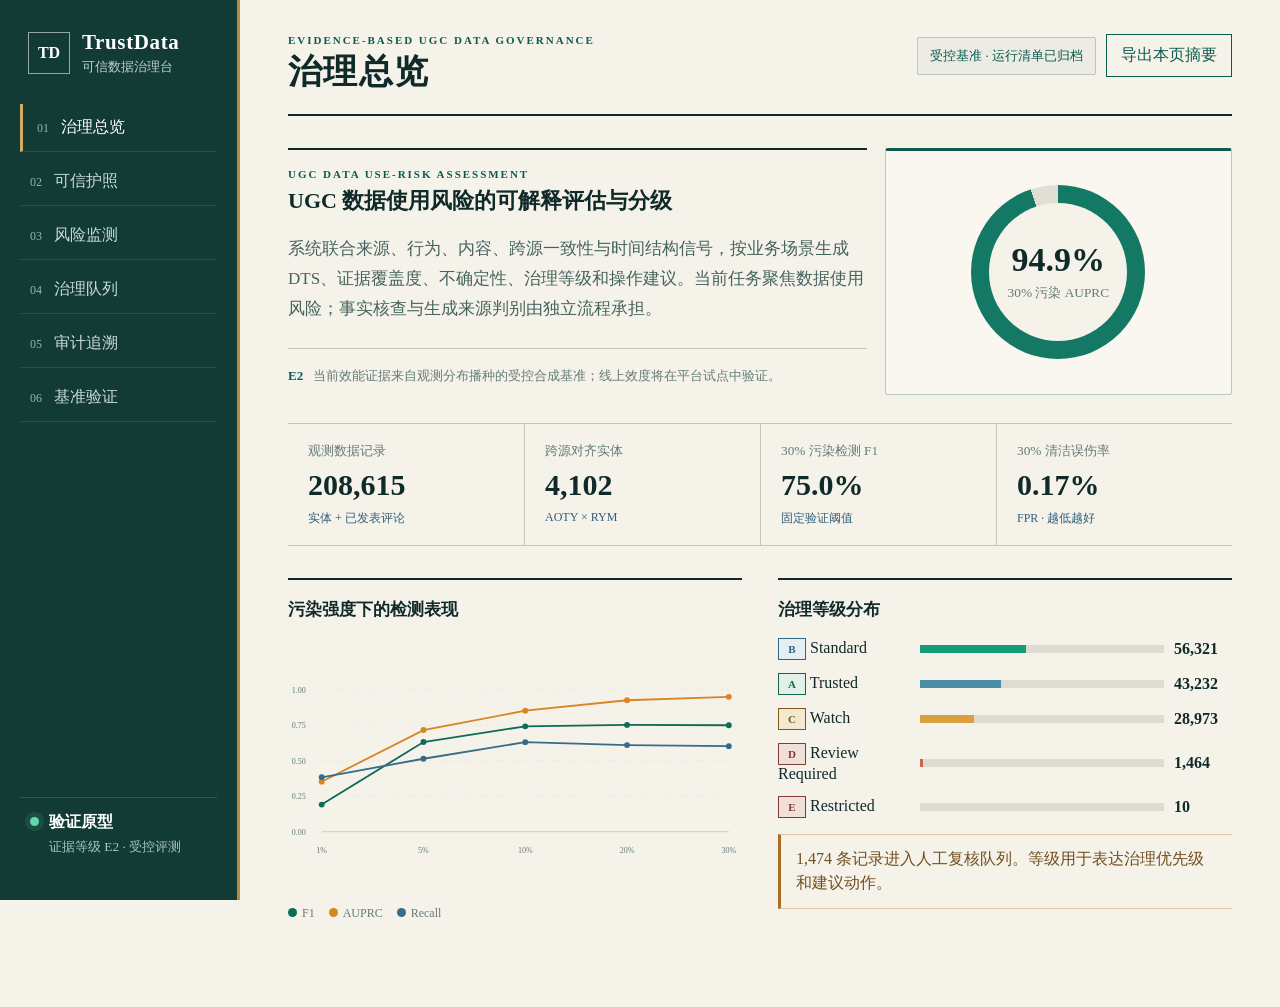
==== product/index.html @ e4fbf124 "internalize the repo" ====
<!doctype html>
<html lang="zh-CN">
<head>
  <meta charset="utf-8" />
  <meta name="viewport" content="width=device-width, initial-scale=1" />
  <meta name="description" content="TrustData：面向众包内容平台的用户评价数据可信评估与分级系统" />
  <title>TrustData · 可信数据治理台</title>
  <link rel="stylesheet" href="./styles.css" />
</head>
<body>
  <div class="app-shell">
    <aside class="sidebar">
      <a class="brand" href="#overview" aria-label="TrustData 首页">
        <span class="brand-mark">TD</span>
        <span><strong>TrustData</strong><small>可信数据治理台</small></span>
      </a>
      <nav aria-label="主导航">
        <a data-route="overview" href="#overview"><span>01</span>治理总览</a>
        <a data-route="passports" href="#passports"><span>02</span>可信护照</a>
        <a data-route="risk" href="#risk"><span>03</span>风险监测</a>
        <a data-route="queue" href="#queue"><span>04</span>治理队列</a>
        <a data-route="audit" href="#audit"><span>05</span>审计追溯</a>
        <a data-route="benchmark" href="#benchmark"><span>06</span>基准验证</a>
      </nav>
      <div class="sidebar-foot">
        <span class="status-dot"></span>
        <div><strong>验证原型</strong><small>证据等级 E2 · 受控评测</small></div>
      </div>
    </aside>

    <main>
      <header class="topbar">
        <div>
          <p class="eyebrow">EVIDENCE-BASED UGC DATA GOVERNANCE</p>
          <h1 id="page-title">治理总览</h1>
        </div>
        <div class="top-actions">
          <span class="data-badge">受控基准 · 运行清单已归档</span>
          <button id="export-button" type="button">导出本页摘要</button>
        </div>
      </header>
      <div id="loading" class="loading">正在读取实验资产…</div>
      <div id="error" class="error" hidden></div>
      <section id="content" aria-live="polite"></section>
    </main>
  </div>
  <script src="./app.js" defer></script>
</body>
</html>
---- product/styles.css ----
:root {
  --ink: #102a2a;
  --muted: #657b78;
  --paper: #f5f2ea;
  --panel: #fbf9f3;
  --line: #c9c5ba;
  --green: #0c5b4d;
  --green-2: #147964;
  --amber: #a96f28;
  --gold: #b88a45;
  --red: #92473d;
  --blue: #315f77;
  --shadow: none;
}

* { box-sizing: border-box; }
html { scroll-behavior: smooth; }
body { margin: 0; color: var(--ink); background: var(--paper); font-family: "Times New Roman", "Songti SC", SimSun, serif; }
button, input, select { font: inherit; }
button { cursor: pointer; }
.app-shell { min-height: 100vh; display: grid; grid-template-columns: 240px minmax(0, 1fr); }
.sidebar { position: sticky; top: 0; height: 100vh; padding: 30px 20px; background: #123b35; color: white; display: flex; flex-direction: column; border-right: 3px solid var(--gold); }
.brand { color: white; text-decoration: none; display: flex; align-items: center; gap: 12px; padding: 0 8px 28px; }
.brand-mark { width: 42px; height: 42px; display: grid; place-items: center; border: 1px solid rgba(255,255,255,.55); border-radius: 0; font-family: "Times New Roman", serif; font-weight: 700; }
.brand strong, .brand small, .sidebar-foot strong, .sidebar-foot small { display: block; }
.brand strong { font-family: "Times New Roman", "Songti SC", SimSun, serif; font-size: 21px; letter-spacing: .03em; }
.brand small { color: #bcd2cc; margin-top: 3px; }
nav { display: grid; gap: 6px; }
nav a { color: #cadbd7; text-decoration: none; padding: 13px 10px; border-radius: 0; border-bottom: 1px solid rgba(255,255,255,.10); display: flex; align-items: center; gap: 12px; transition: .18s ease; }
nav a span { color: #91b6ad; font: 12px/1 "Times New Roman", serif; }
nav a:hover, nav a.active { color: white; background: transparent; border-left: 3px solid #d3aa62; padding-left: 14px; }
.sidebar-foot { margin-top: auto; display: flex; gap: 10px; align-items: flex-start; padding: 14px 10px; border-top: 1px solid rgba(255,255,255,.15); }
.sidebar-foot small { color: #a9c5bf; margin-top: 4px; line-height: 1.45; }
.status-dot { width: 9px; height: 9px; margin-top: 5px; flex: 0 0 auto; border-radius: 50%; background: #62d9a8; box-shadow: 0 0 0 5px rgba(98,217,168,.12); }
main { min-width: 0; padding: 34px 48px 72px; }
.topbar { min-height: 82px; display: flex; justify-content: space-between; gap: 24px; align-items: flex-start; margin-bottom: 32px; padding-bottom: 20px; border-bottom: 2px solid var(--ink); }
.eyebrow { margin: 0 0 6px; color: var(--green); font-size: 11px; font-weight: 800; letter-spacing: .18em; }
h1 { margin: 0; font: 700 34px/1.15 "Times New Roman", "Songti SC", SimSun, serif; letter-spacing: .04em; }
.top-actions { display: flex; gap: 10px; align-items: center; }
.data-badge { padding: 9px 12px; border: 1px solid #b8c9c4; border-radius: 2px; color: var(--green); background: rgba(12,91,77,.035); font-size: 13px; }
button { border: 1px solid var(--green); border-radius: 0; padding: 10px 14px; color: var(--green); background: transparent; }
button:hover { color: white; background: #095746; }
.loading, .error, .notice { padding: 15px 0; border-top: 1px solid var(--line); border-bottom: 1px solid var(--line); border-radius: 0; background: transparent; }
.error { color: var(--red); }
.hero-grid { display: grid; grid-template-columns: 1.25fr .75fr; gap: 18px; margin-bottom: 18px; }
.hero-grid .ring-wrap { padding: 22px; border: 1px solid #b7c9c3; border-top: 3px solid var(--green); border-radius: 3px; background: rgba(255,253,247,.52); }
.panel { background: transparent; border: 0; border-top: 2px solid var(--ink); border-radius: 0; padding: 18px 0 10px; box-shadow: none; }
.panel h2, .panel h3 { margin-top: 0; font-family: "Times New Roman", "Songti SC", SimSun, serif; }
.panel h2 { font-size: 22px; }
.panel h3 { font-size: 17px; }
.lead { margin: 0; max-width: 760px; color: #45635e; font-size: 17px; line-height: 1.75; }
.evidence-strip { display: flex; align-items: center; gap: 10px; margin-top: 24px; padding-top: 18px; border-top: 1px solid var(--line); color: var(--muted); font-size: 13px; }
.evidence-strip b { color: var(--green); }
.ring-wrap { display: grid; place-items: center; min-height: 220px; }
.ring { width: 174px; aspect-ratio: 1; border-radius: 50%; display: grid; place-items: center; background: conic-gradient(var(--green-2) 0 94.9%, #e1ded4 94.9%); position: relative; }
.ring::after { content: ""; position: absolute; inset: 18px; border-radius: inherit; background: var(--paper); }
.ring-copy { z-index: 1; text-align: center; }
.ring-copy strong { display: block; font: 700 34px/1 "Times New Roman", serif; }
.ring-copy small { display: block; margin-top: 7px; color: var(--muted); }
.metric-grid { display: grid; grid-template-columns: repeat(4, minmax(0,1fr)); gap: 0; margin: 28px 0 32px; border-top: 1px solid var(--line); border-bottom: 1px solid var(--line); }
.metric { padding: 18px 20px; border: 0; border-left: 1px solid var(--line); border-radius: 0; background: transparent; }
.metric:first-child { border-left: 0; }
.metric small { display: block; color: var(--muted); margin-bottom: 10px; }
.metric strong { font: 700 30px/1 "Times New Roman", "Songti SC", SimSun, serif; }
.metric em { display: block; color: var(--blue); font-style: normal; font-size: 12px; margin-top: 10px; }
.two-col { display: grid; grid-template-columns: 1fr 1fr; gap: 36px; }
.chart { width: 100%; min-height: 250px; }
.chart svg { display: block; width: 100%; height: 260px; overflow: visible; }
.chart .axis { stroke: #c5c2b8; stroke-width: 1; }
.chart .grid { stroke: #e8e5dc; stroke-width: 1; stroke-dasharray: 3 4; }
.chart text { fill: var(--muted); font-size: 11px; }
.legend { display: flex; flex-wrap: wrap; gap: 14px; margin: 8px 0 0; color: var(--muted); font-size: 12px; }
.legend i { display: inline-block; width: 9px; height: 9px; border-radius: 50%; margin-right: 5px; }
.tier-row { display: grid; grid-template-columns: 132px 1fr 58px; gap: 10px; align-items: center; margin: 13px 0; }
.tier-track { height: 8px; border-radius: 0; background: #dfdbd0; overflow: hidden; }
.tier-track span { display: block; height: 100%; border-radius: inherit; }
.toolbar { display: flex; flex-wrap: wrap; gap: 10px; margin-bottom: 16px; }
.toolbar input, .toolbar select { min-height: 40px; padding: 8px 11px; color: var(--ink); background: transparent; border: 0; border-bottom: 1px solid var(--ink); border-radius: 0; }
.toolbar input { flex: 1 1 230px; }
.table-wrap { overflow-x: auto; }
table { width: 100%; border-collapse: collapse; font-size: 13px; }
th { color: var(--green); text-align: left; font-size: 11px; letter-spacing: .06em; text-transform: uppercase; border-top: 1px solid var(--ink); }
th, td { padding: 12px 10px; border-bottom: 1px solid #e4e0d6; vertical-align: middle; }
tbody tr:hover { background: rgba(49,95,119,.055); }
.pill { display: inline-flex; align-items: center; min-width: 28px; justify-content: center; padding: 4px 8px; border-radius: 0; border: 1px solid currentColor; font-size: 11px; font-weight: 800; }
.pill.A { color: #11684c; background: #e3f0e9; }.pill.B { color: #2d6680; background: #e5eef2; }.pill.C { color: #805712; background: #f3e9d1; }.pill.D,.pill.E { color: #873a32; background: #f1dfda; }
.bar { height: 6px; background: #e1ddd3; border-radius: 0; overflow: hidden; }
.bar span { display: block; height: 100%; background: var(--green-2); }
.passport-head { display: grid; grid-template-columns: 1fr auto; gap: 18px; align-items: start; }
.passport-id { color: var(--muted); word-break: break-all; font: 12px/1.5 ui-monospace, Consolas, monospace; }
.vector-grid { display: grid; grid-template-columns: repeat(5, 1fr); gap: 10px; margin: 20px 0; }
.vector-card { text-align: center; border: 0; border-left: 1px solid var(--line); border-radius: 0; padding: 14px 8px; }
.vector-card:first-child { border-left: 0; }
.vector-card b { display: block; color: var(--green); font: 700 25px/1 "Times New Roman", serif; }
.vector-card small { display: block; color: var(--muted); margin-top: 7px; }
.callout { border-left: 3px solid var(--amber); border-top: 1px solid #dcc79e; border-bottom: 1px solid #dcc79e; background: transparent; padding: 12px 15px; color: #70501f; line-height: 1.55; }
.audit-list { list-style: none; margin: 0; padding: 0; }
.audit-list li { display: grid; grid-template-columns: 98px 14px 1fr; gap: 12px; padding: 0 0 24px; }
.audit-list li::before { content: ""; grid-column: 2; grid-row: 1; width: 10px; height: 10px; margin-top: 4px; border-radius: 50%; background: var(--green); box-shadow: 0 0 0 4px #dcebe6; }
.audit-list time { color: var(--muted); font-size: 12px; }
.audit-list div { grid-column: 3; }
.audit-list strong { display: block; margin-bottom: 5px; }
.audit-list p { margin: 0; color: var(--muted); line-height: 1.55; }
.limitations li { margin: 10px 0; color: #5d5650; line-height: 1.65; }
.empty { text-align: center; color: var(--muted); padding: 48px 18px; }

@media (max-width: 980px) {
  .app-shell { grid-template-columns: 78px minmax(0,1fr); }
  .sidebar { padding: 22px 10px; }
  .brand > span:last-child, nav a:not(.active) { font-size: 0; }
  nav a { justify-content: center; }
  nav a span { font-size: 12px; }
  .sidebar-foot div { display: none; }
  main { padding: 24px; }
  .metric-grid { grid-template-columns: repeat(2, 1fr); }
}
@media (max-width: 700px) {
  .app-shell { display: block; }
  .sidebar { position: static; width: 100%; height: auto; padding: 12px; flex-direction: row; align-items: center; overflow-x: auto; }
  .brand { padding: 0 10px 0 0; }
  .brand > span:last-child, .sidebar-foot { display: none; }
  nav { display: flex; }
  nav a, nav a:not(.active) { min-width: max-content; font-size: 12px; padding: 10px; }
  main { padding: 20px 14px 40px; }
  .topbar, .top-actions { display: block; }
  .top-actions > * { margin: 12px 6px 0 0; }
  .hero-grid, .two-col { grid-template-columns: 1fr; }
  .metric-grid { grid-template-columns: 1fr 1fr; }
  .vector-grid { grid-template-columns: repeat(2, 1fr); }
}
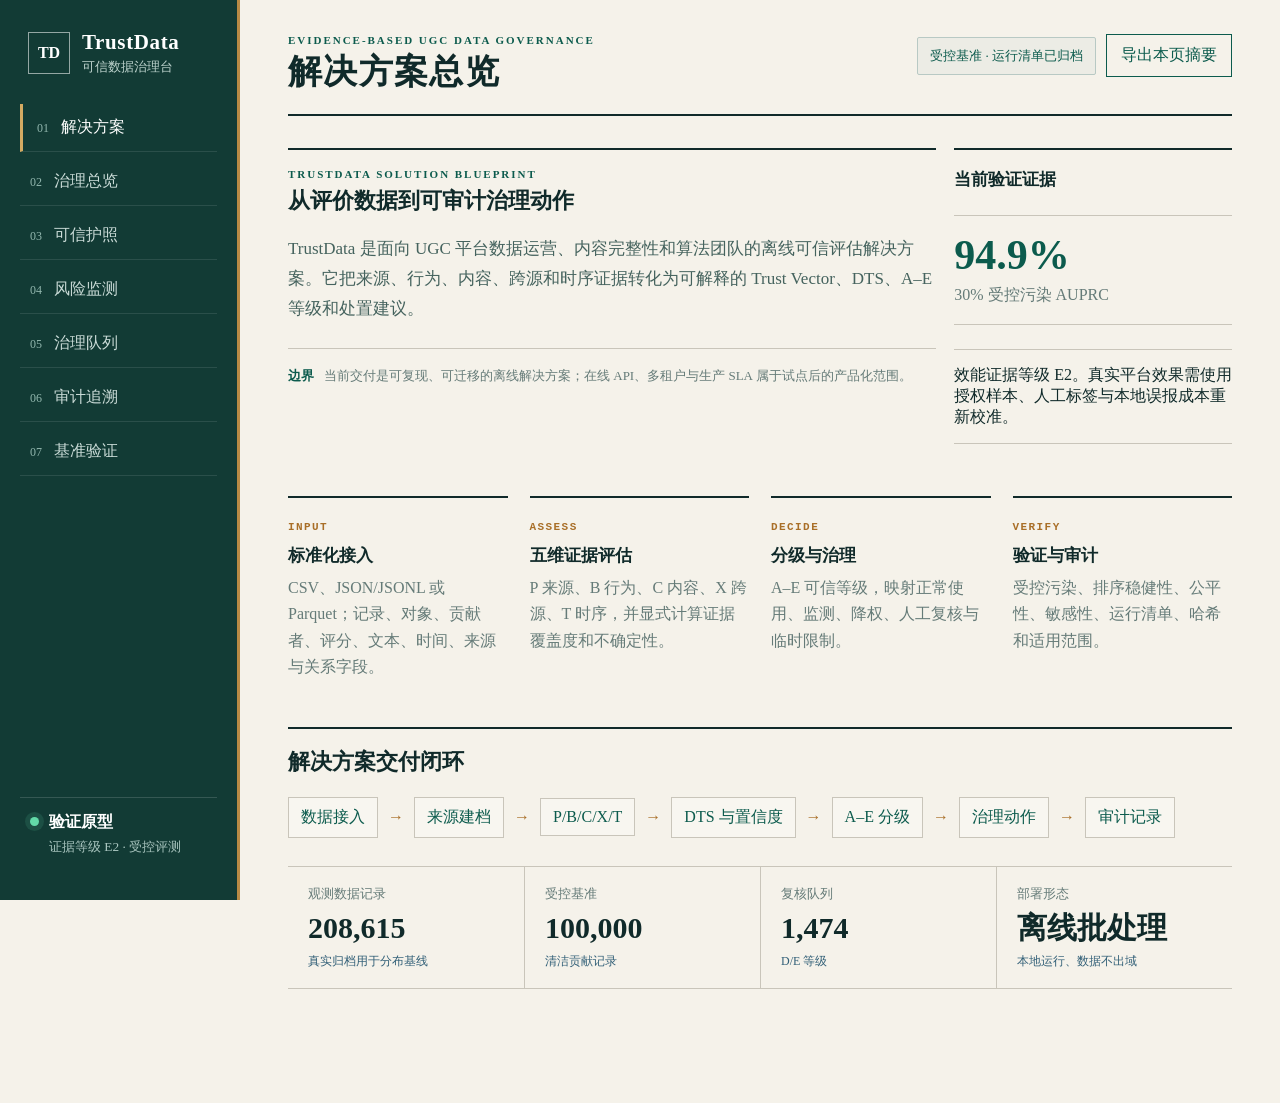
==== commit e22fa4f6: "repair some problems" ====
--- a/product/index.html
+++ b/product/index.html
@@ -15,12 +15,13 @@
         <span><strong>TrustData</strong><small>可信数据治理台</small></span>
       </a>
       <nav aria-label="主导航">
-        <a data-route="overview" href="#overview"><span>01</span>治理总览</a>
-        <a data-route="passports" href="#passports"><span>02</span>可信护照</a>
-        <a data-route="risk" href="#risk"><span>03</span>风险监测</a>
-        <a data-route="queue" href="#queue"><span>04</span>治理队列</a>
-        <a data-route="audit" href="#audit"><span>05</span>审计追溯</a>
-        <a data-route="benchmark" href="#benchmark"><span>06</span>基准验证</a>
+        <a data-route="solution" href="#solution"><span>01</span>解决方案</a>
+        <a data-route="overview" href="#overview"><span>02</span>治理总览</a>
+        <a data-route="passports" href="#passports"><span>03</span>可信护照</a>
+        <a data-route="risk" href="#risk"><span>04</span>风险监测</a>
+        <a data-route="queue" href="#queue"><span>05</span>治理队列</a>
+        <a data-route="audit" href="#audit"><span>06</span>审计追溯</a>
+        <a data-route="benchmark" href="#benchmark"><span>07</span>基准验证</a>
       </nav>
       <div class="sidebar-foot">
         <span class="status-dot"></span>
@@ -44,6 +45,7 @@
       <section id="content" aria-live="polite"></section>
     </main>
   </div>
+  <script src="./dashboard-data.js"></script>
   <script src="./app.js" defer></script>
 </body>
 </html>
--- a/product/styles.css
+++ b/product/styles.css
@@ -103,6 +103,17 @@
 .audit-list p { margin: 0; color: var(--muted); line-height: 1.55; }
 .limitations li { margin: 10px 0; color: #5d5650; line-height: 1.65; }
 .empty { text-align: center; color: var(--muted); padding: 48px 18px; }
+.solution-hero { grid-template-columns: 1.4fr .6fr; }
+.solution-score { margin: 24px 0; padding: 18px 0; border-top: 1px solid var(--line); border-bottom: 1px solid var(--line); }
+.solution-score strong { display: block; color: var(--green); font: 700 42px/1 "Times New Roman", serif; }
+.solution-score span { display: block; margin-top: 9px; color: var(--muted); }
+.solution-grid { display: grid; grid-template-columns: repeat(4, minmax(0,1fr)); gap: 22px; margin: 26px 0 36px; }
+.solution-step span { color: var(--amber); font: 700 11px/1 ui-monospace, Consolas, monospace; letter-spacing: .13em; }
+.solution-step h3 { margin: 10px 0 8px; }
+.solution-step p { margin: 0; color: var(--muted); line-height: 1.65; }
+.flow-strip { display: flex; flex-wrap: wrap; align-items: center; gap: 10px; margin: 20px 0; color: var(--green); }
+.flow-strip span { padding: 9px 12px; border: 1px solid var(--line); background: rgba(255,255,255,.28); }
+.flow-strip i { color: var(--amber); font-style: normal; }
 
 @media (max-width: 980px) {
   .app-shell { grid-template-columns: 78px minmax(0,1fr); }
@@ -125,6 +136,11 @@
   .topbar, .top-actions { display: block; }
   .top-actions > * { margin: 12px 6px 0 0; }
   .hero-grid, .two-col { grid-template-columns: 1fr; }
+  .solution-grid { grid-template-columns: 1fr 1fr; }
   .metric-grid { grid-template-columns: 1fr 1fr; }
   .vector-grid { grid-template-columns: repeat(2, 1fr); }
 }
+
+@media (max-width: 460px) {
+  .solution-grid { grid-template-columns: 1fr; }
+}
